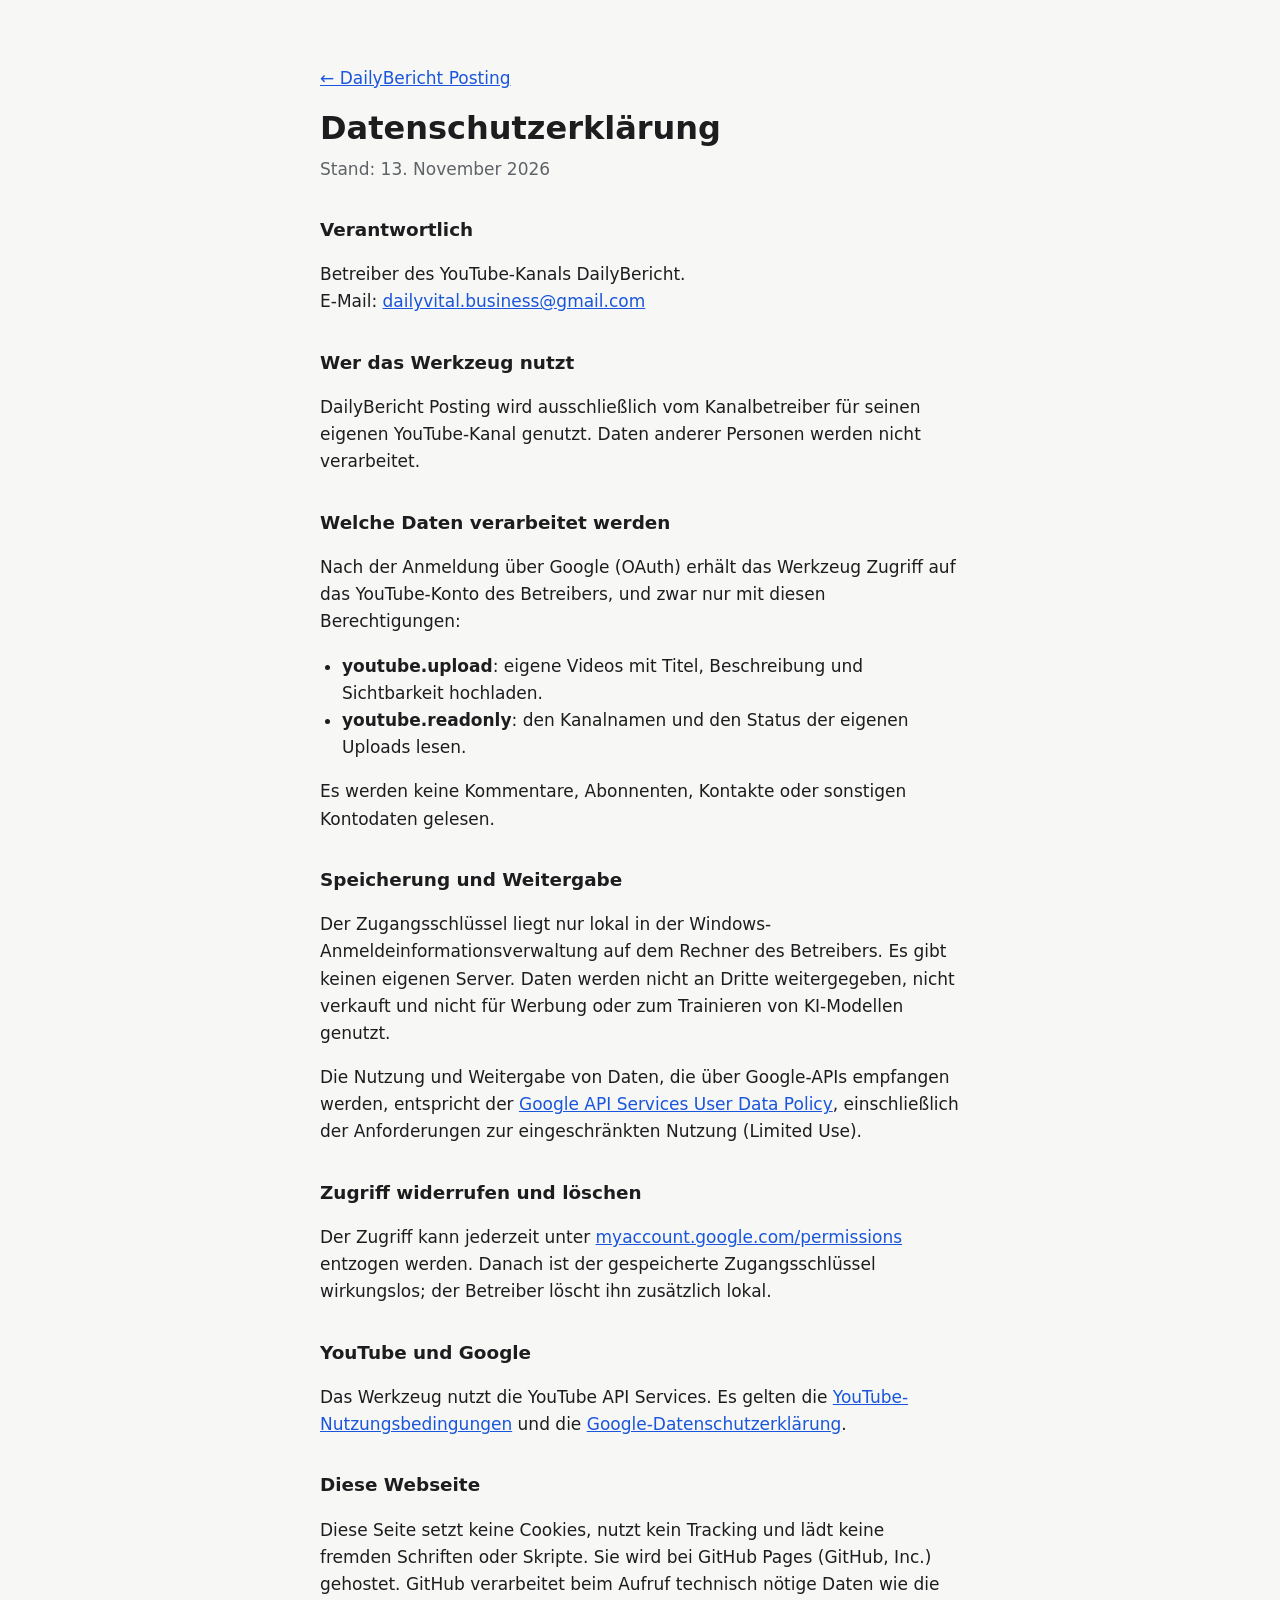
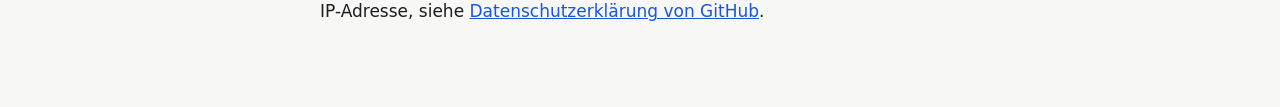
==== datenschutz.html @ 661674d3 "Info-Seite und Datenschutzerklärung für DailyBericht Posting Co-Authored-By: Claude Opus 5.5 <norepl" ====
<!doctype html>
<html lang="de">
<head>
<meta charset="utf-8">
<meta name="viewport" content="width=device-width, initial-scale=1">
<title>Datenschutzerklärung · DailyBericht Posting</title>
<link rel="stylesheet" href="style.css">
</head>
<body>
<main>
  <p><a href="index.html">← DailyBericht Posting</a></p>
  <h1>Datenschutzerklärung</h1>
  <p class="lead">Stand: 13. November 2026</p>

  <h2>Verantwortlich</h2>
  <p>Betreiber des YouTube-Kanals DailyBericht.<br>
     E-Mail: <a href="mailto:dailyvital.business@gmail.com">dailyvital.business@gmail.com</a></p>

  <h2>Wer das Werkzeug nutzt</h2>
  <p>DailyBericht Posting wird ausschließlich vom Kanalbetreiber für seinen eigenen YouTube-Kanal genutzt.
     Daten anderer Personen werden nicht verarbeitet.</p>

  <h2>Welche Daten verarbeitet werden</h2>
  <p>Nach der Anmeldung über Google (OAuth) erhält das Werkzeug Zugriff auf das YouTube-Konto des Betreibers,
     und zwar nur mit diesen Berechtigungen:</p>
  <ul>
    <li><strong>youtube.upload</strong>: eigene Videos mit Titel, Beschreibung und Sichtbarkeit hochladen.</li>
    <li><strong>youtube.readonly</strong>: den Kanalnamen und den Status der eigenen Uploads lesen.</li>
  </ul>
  <p>Es werden keine Kommentare, Abonnenten, Kontakte oder sonstigen Kontodaten gelesen.</p>

  <h2>Speicherung und Weitergabe</h2>
  <p>Der Zugangsschlüssel liegt nur lokal in der Windows-Anmeldeinformationsverwaltung auf dem Rechner des Betreibers.
     Es gibt keinen eigenen Server. Daten werden nicht an Dritte weitergegeben, nicht verkauft und nicht für Werbung
     oder zum Trainieren von KI-Modellen genutzt.</p>
  <p>Die Nutzung und Weitergabe von Daten, die über Google-APIs empfangen werden, entspricht der
     <a href="https://developers.google.com/terms/api-services-user-data-policy">Google API Services User Data Policy</a>,
     einschließlich der Anforderungen zur eingeschränkten Nutzung (Limited Use).</p>

  <h2>Zugriff widerrufen und löschen</h2>
  <p>Der Zugriff kann jederzeit unter
     <a href="https://myaccount.google.com/permissions">myaccount.google.com/permissions</a> entzogen werden.
     Danach ist der gespeicherte Zugangsschlüssel wirkungslos; der Betreiber löscht ihn zusätzlich lokal.</p>

  <h2>YouTube und Google</h2>
  <p>Das Werkzeug nutzt die YouTube API Services. Es gelten die
     <a href="https://www.youtube.com/t/terms">YouTube-Nutzungsbedingungen</a> und die
     <a href="https://policies.google.com/privacy">Google-Datenschutzerklärung</a>.</p>

  <h2>Diese Webseite</h2>
  <p>Diese Seite setzt keine Cookies, nutzt kein Tracking und lädt keine fremden Schriften oder Skripte.
     Sie wird bei GitHub Pages (GitHub, Inc.) gehostet. GitHub verarbeitet beim Aufruf technisch nötige Daten wie die
     IP-Adresse, siehe <a href="https://docs.github.com/site-policy/privacy-policies/github-general-privacy-statement">Datenschutzerklärung von GitHub</a>.</p>
</main>
</body>
</html>
---- style.css ----
:root { color-scheme: light dark; --bg: #f7f7f5; --fg: #1d1d1f; --muted: #5f6368; --link: #1a56db; }
@media (prefers-color-scheme: dark) { :root { --bg: #16171a; --fg: #ececec; --muted: #a0a4ab; --link: #8ab4f8; } }
* { box-sizing: border-box; }
body { margin: 0; background: var(--bg); color: var(--fg); font: 17px/1.6 system-ui, -apple-system, "Segoe UI", Roboto, sans-serif; }
main { max-width: 680px; margin: 0 auto; padding: 48px 20px 64px; }
h1 { font-size: 2rem; line-height: 1.2; margin: 0 0 8px; }
h2 { font-size: 1.15rem; margin: 32px 0 8px; }
.lead { color: var(--muted); margin-top: 0; }
a { color: var(--link); }
ul { padding-left: 22px; }
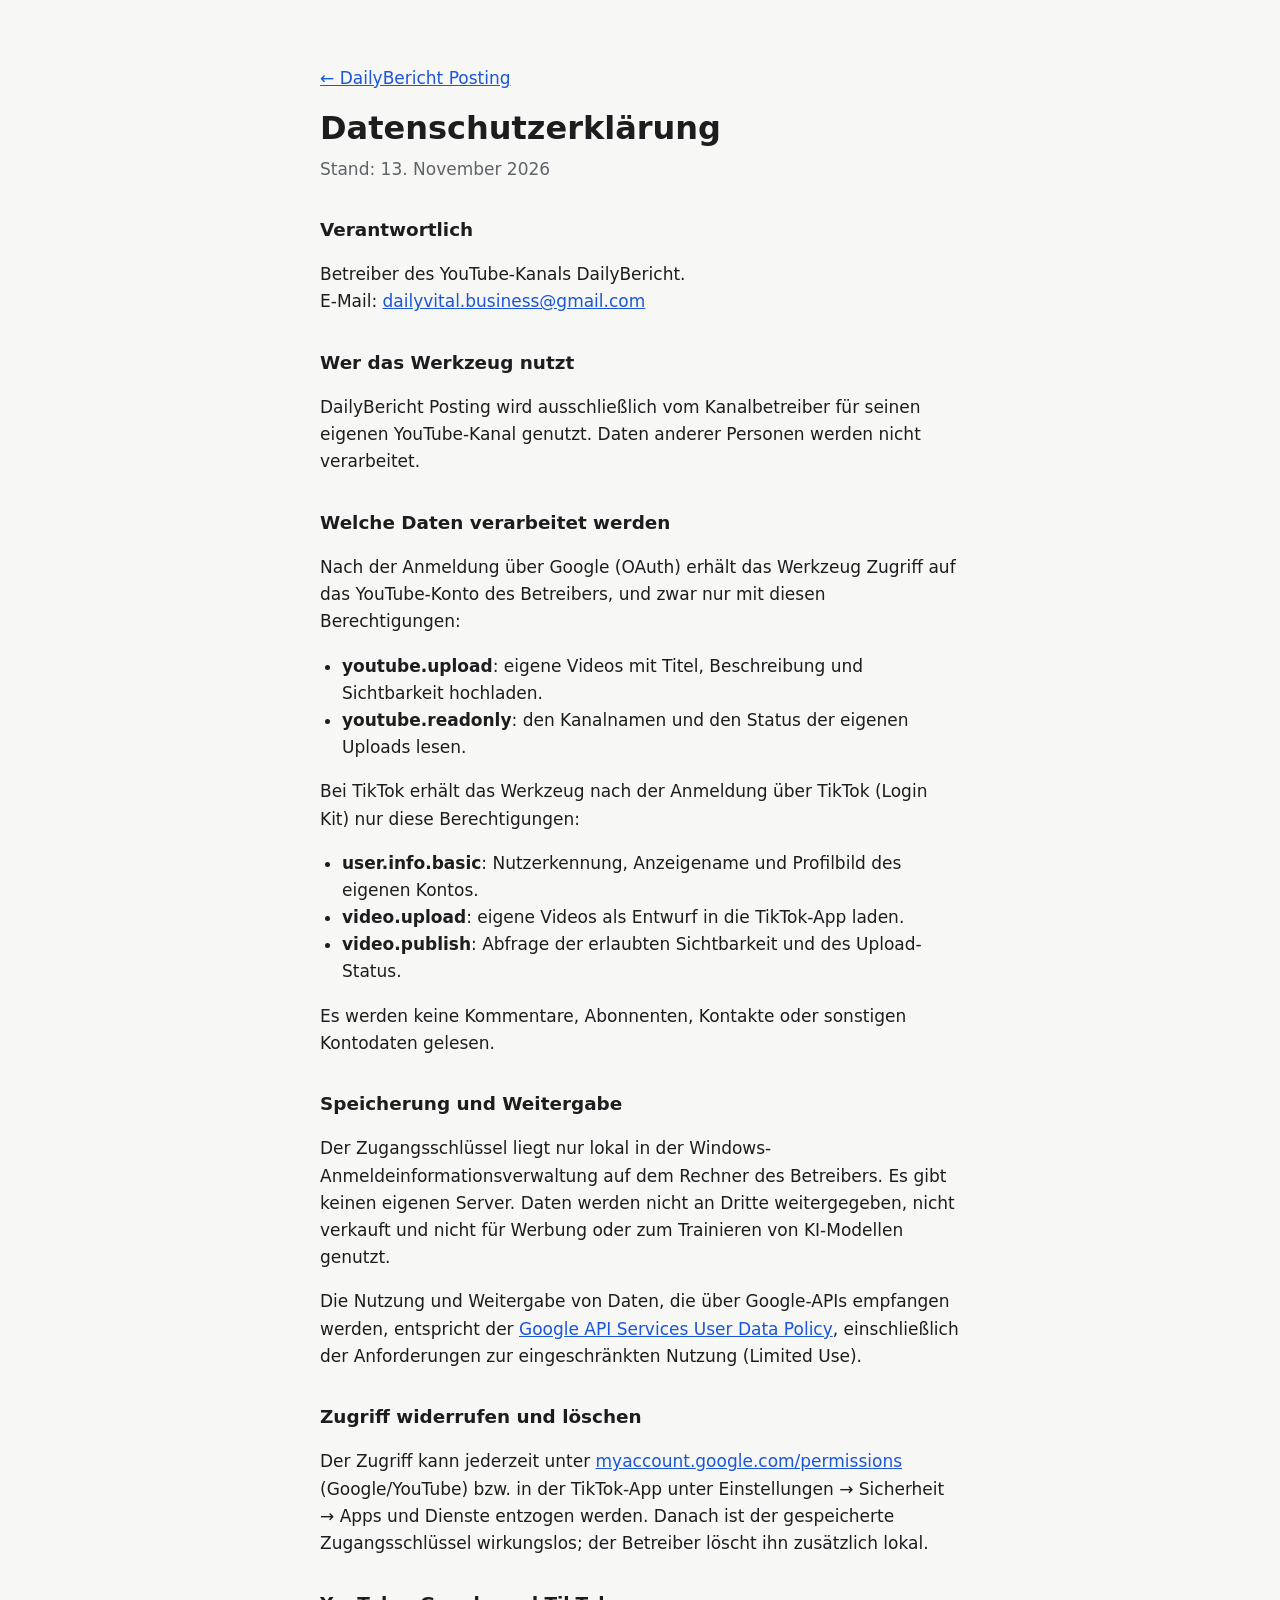
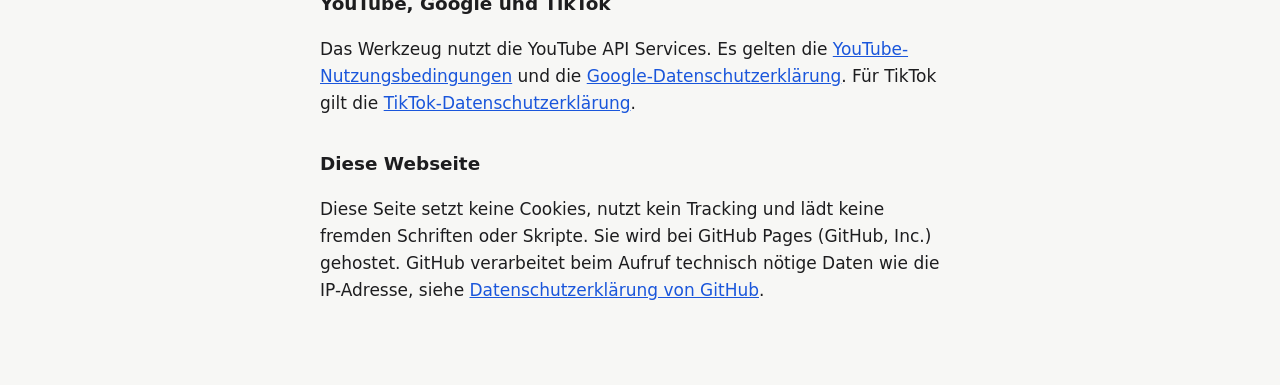
==== commit e69f573c: "TikTok-Entwürfe, Nutzungsbedingungen, App-Symbol Co-Authored-By: Claude Opus 5.5 <noreply@anthropic." ====
--- a/datenschutz.html
+++ b/datenschutz.html
@@ -27,6 +27,12 @@
     <li><strong>youtube.upload</strong>: eigene Videos mit Titel, Beschreibung und Sichtbarkeit hochladen.</li>
     <li><strong>youtube.readonly</strong>: den Kanalnamen und den Status der eigenen Uploads lesen.</li>
   </ul>
+  <p>Bei TikTok erhält das Werkzeug nach der Anmeldung über TikTok (Login Kit) nur diese Berechtigungen:</p>
+  <ul>
+    <li><strong>user.info.basic</strong>: Nutzerkennung, Anzeigename und Profilbild des eigenen Kontos.</li>
+    <li><strong>video.upload</strong>: eigene Videos als Entwurf in die TikTok-App laden.</li>
+    <li><strong>video.publish</strong>: Abfrage der erlaubten Sichtbarkeit und des Upload-Status.</li>
+  </ul>
   <p>Es werden keine Kommentare, Abonnenten, Kontakte oder sonstigen Kontodaten gelesen.</p>
 
   <h2>Speicherung und Weitergabe</h2>
@@ -39,13 +45,15 @@
 
   <h2>Zugriff widerrufen und löschen</h2>
   <p>Der Zugriff kann jederzeit unter
-     <a href="https://myaccount.google.com/permissions">myaccount.google.com/permissions</a> entzogen werden.
+     <a href="https://myaccount.google.com/permissions">myaccount.google.com/permissions</a> (Google/YouTube) bzw. in der
+     TikTok-App unter Einstellungen → Sicherheit → Apps und Dienste entzogen werden.
      Danach ist der gespeicherte Zugangsschlüssel wirkungslos; der Betreiber löscht ihn zusätzlich lokal.</p>
 
-  <h2>YouTube und Google</h2>
+  <h2>YouTube, Google und TikTok</h2>
   <p>Das Werkzeug nutzt die YouTube API Services. Es gelten die
      <a href="https://www.youtube.com/t/terms">YouTube-Nutzungsbedingungen</a> und die
-     <a href="https://policies.google.com/privacy">Google-Datenschutzerklärung</a>.</p>
+     <a href="https://policies.google.com/privacy">Google-Datenschutzerklärung</a>.
+     Für TikTok gilt die <a href="https://www.tiktok.com/legal/page/eea/privacy-policy/de">TikTok-Datenschutzerklärung</a>.</p>
 
   <h2>Diese Webseite</h2>
   <p>Diese Seite setzt keine Cookies, nutzt kein Tracking und lädt keine fremden Schriften oder Skripte.
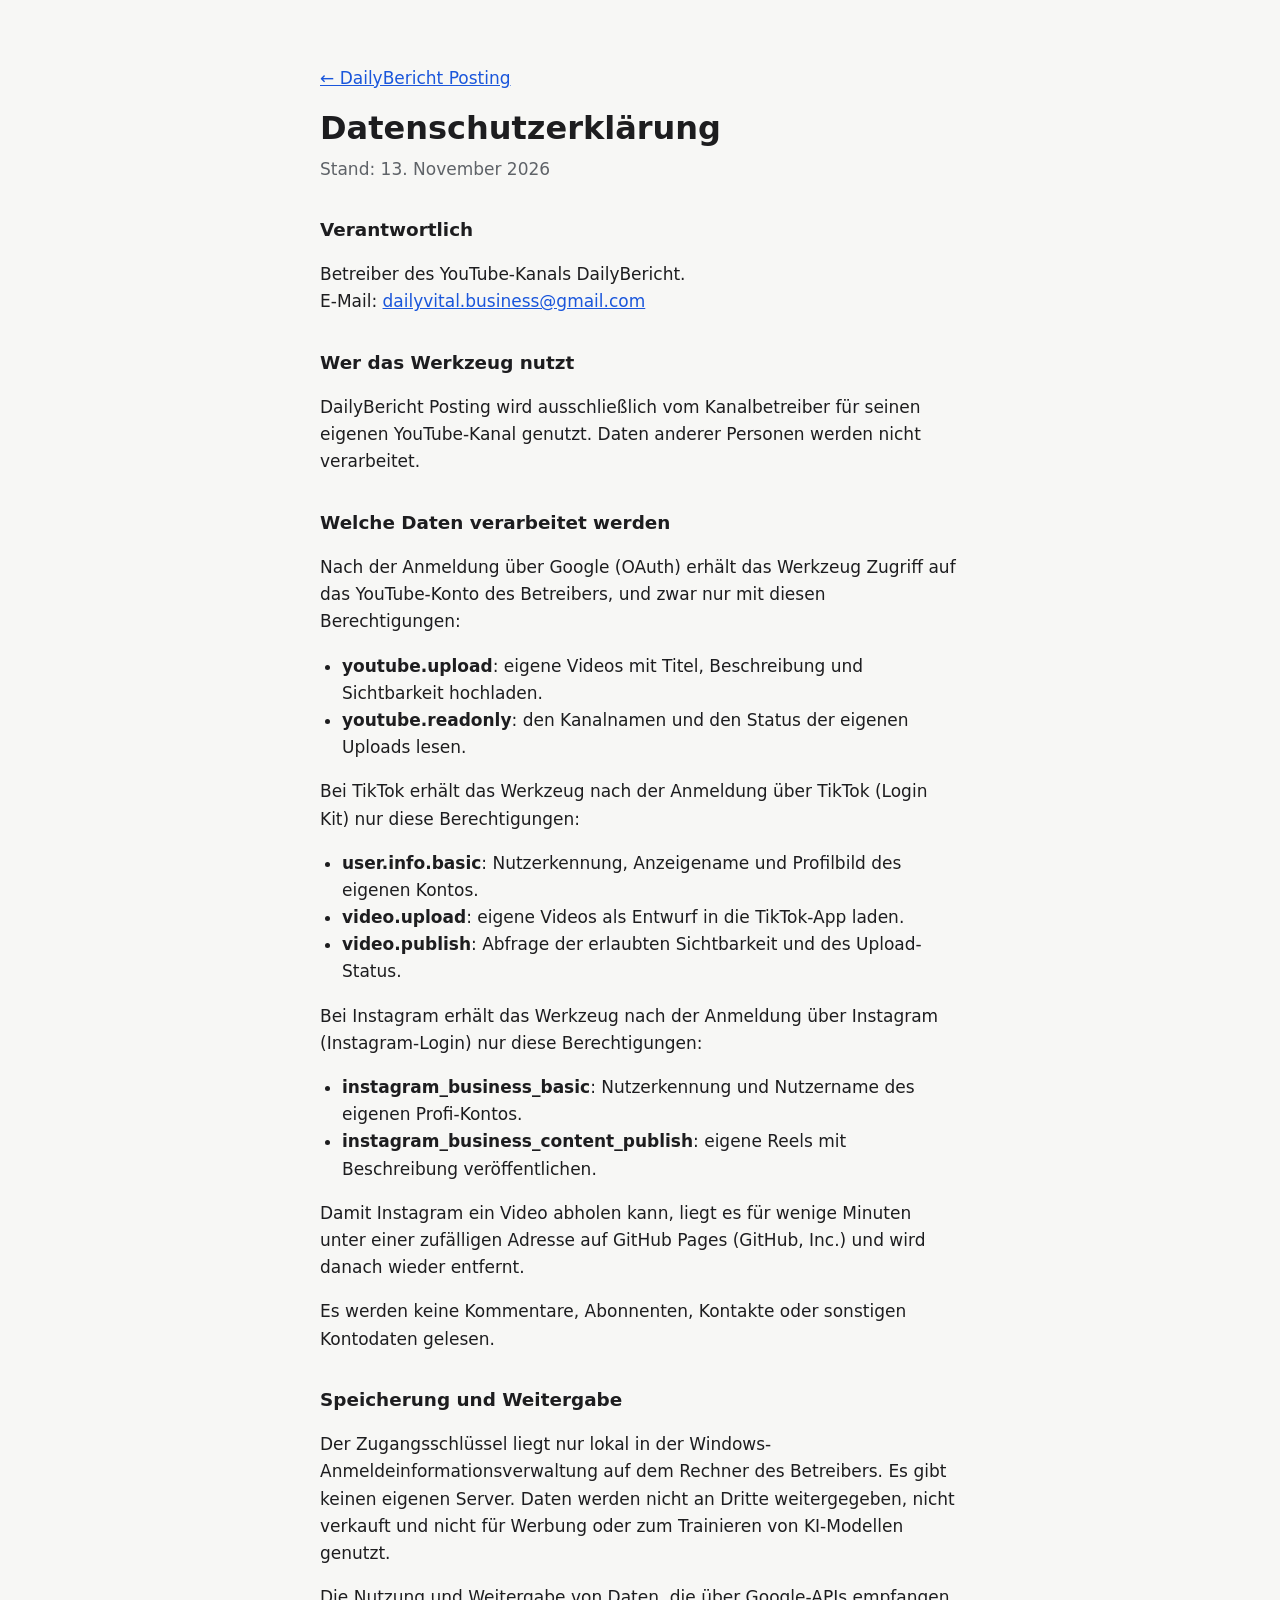
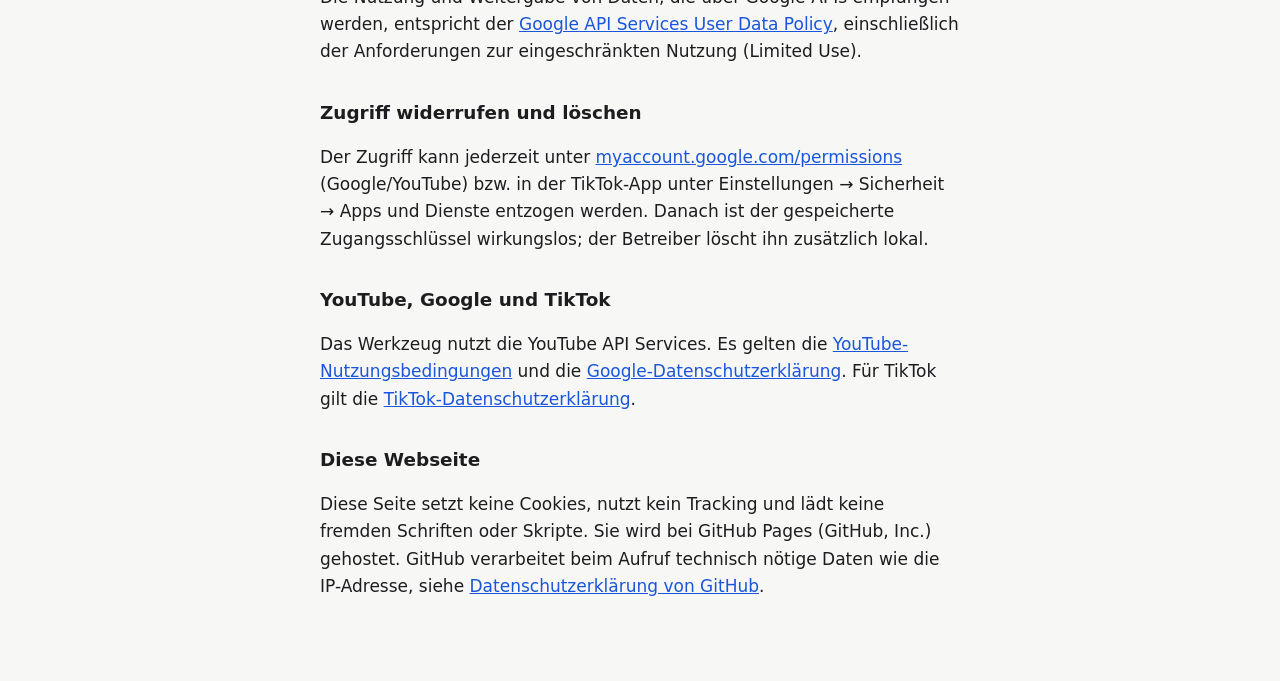
==== commit ca485e81: "Instagram-Login: Weiterleitungsseite und Datenschutz ergänzt Co-Authored-By: Claude Opus 5.5 <norepl" ====
--- a/datenschutz.html
+++ b/datenschutz.html
@@ -33,6 +33,13 @@
     <li><strong>video.upload</strong>: eigene Videos als Entwurf in die TikTok-App laden.</li>
     <li><strong>video.publish</strong>: Abfrage der erlaubten Sichtbarkeit und des Upload-Status.</li>
   </ul>
+  <p>Bei Instagram erhält das Werkzeug nach der Anmeldung über Instagram (Instagram-Login) nur diese Berechtigungen:</p>
+  <ul>
+    <li><strong>instagram_business_basic</strong>: Nutzerkennung und Nutzername des eigenen Profi-Kontos.</li>
+    <li><strong>instagram_business_content_publish</strong>: eigene Reels mit Beschreibung veröffentlichen.</li>
+  </ul>
+  <p>Damit Instagram ein Video abholen kann, liegt es für wenige Minuten unter einer zufälligen Adresse auf
+     GitHub Pages (GitHub, Inc.) und wird danach wieder entfernt.</p>
   <p>Es werden keine Kommentare, Abonnenten, Kontakte oder sonstigen Kontodaten gelesen.</p>
 
   <h2>Speicherung und Weitergabe</h2>
